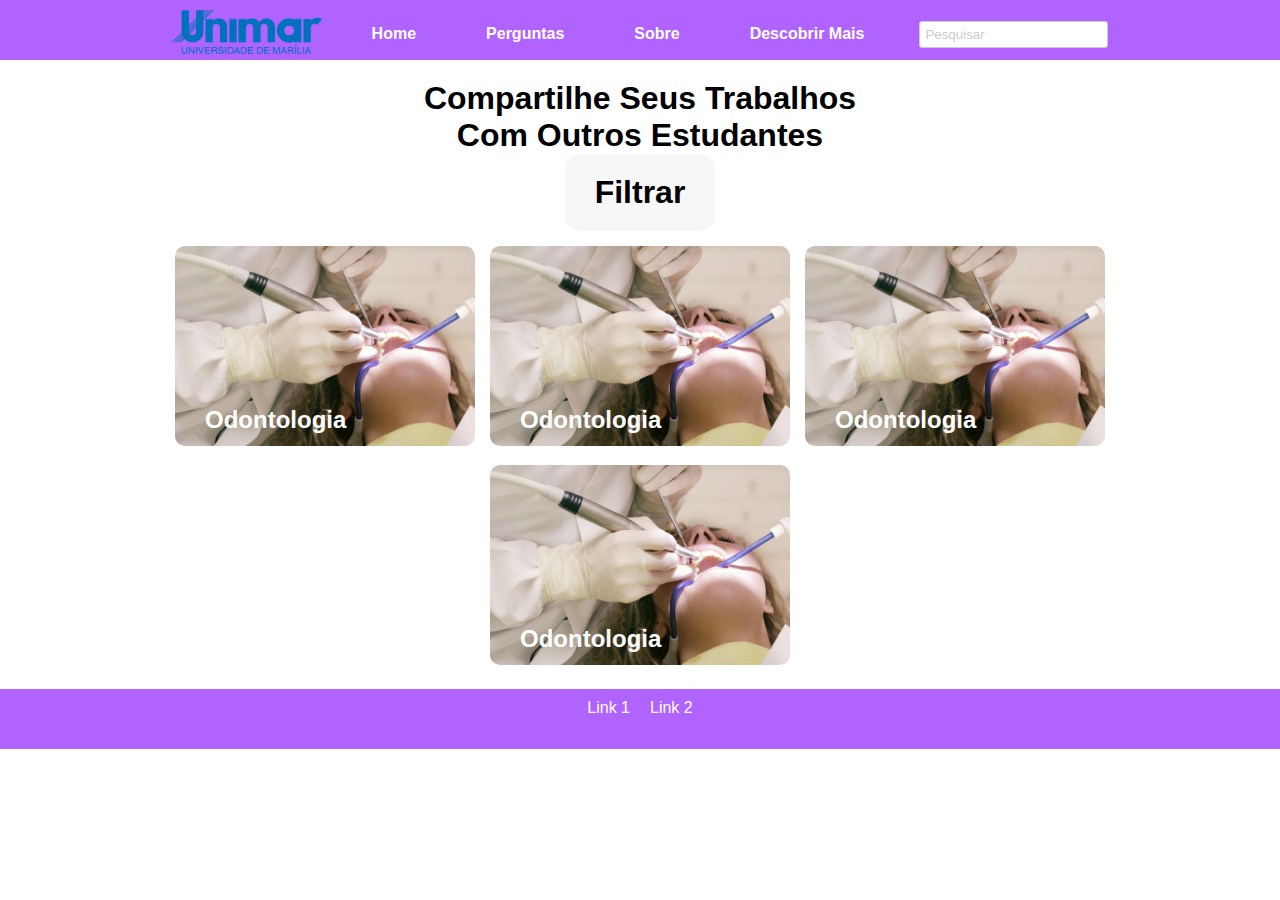
==== Bootcamp/index.html @ 8a060697 "Add files via upload" ====
<!DOCTYPE html>
<html lang="en">
<head>
    <meta charset="UTF-8">
    <meta name="viewport" content="width=device-width, initial-scale=1.0">
    <title>Bootcamp</title>
    <link rel="stylesheet" href="style.css">
</head>
<body>
    <!-- NAVEGAÇÃO SUPERIOR -->
    <nav>
        <ul class="navbar">
            <li><img src="img/unimar.png" alt="Logo" class="unimar"></li>
            <li class="navbr"><a href="#home">Home</a></li>
            <li class="navbr"><a href="#perguntas">Perguntas</a></li>
            <li class="navbr"><a href="#sobre">Sobre</a></li>
            <li class="navbr"><a href="#descobrir">Descobrir Mais</a></li>
            <li class="navbr">
                <form action="type" class="search-form">
                    <input type="text" placeholder="Pesquisar">
                </form>
            </li>
        </ul>
    </nav>

    <!-- CONTEÚDO PRINCIPAL -->
    <div class="content">
        <h1>Compartilhe Seus Trabalhos <br>Com Outros Estudantes</h1>
        <div class="row">
            <div class="filterbar">
                <h1>Filtrar</h1>
            </div>

            <div class="cursos">
                
                <!-- Repetir para outras imagens -->
                <a href="#curso">
                    <img class="curso" src="img/pexels-olly-3779713.jpg" alt="Odontologia">
                    <div class="titulocurso"><h2>Odontologia</h2></div>
                </a>
                <a href="#curso">
                    <img class="curso" src="img/pexels-olly-3779713.jpg" alt="Odontologia">
                    <div class="titulocurso"><h2>Odontologia</h2></div>
                </a>
                <a href="#curso">
                    <img class="curso" src="img/pexels-olly-3779713.jpg" alt="Odontologia">
                    <div class="titulocurso"><h2>Odontologia</h2></div>
                </a>
                <a href="#curso">
                    <img class="curso" src="img/pexels-olly-3779713.jpg" alt="Odontologia">
                    <div class="titulocurso"><h2>Odontologia</h2></div>
                </a>
                <!-- Mais itens aqui -->
            </div>
        </div>
    </div>

    <!-- RODAPÉ -->
    <nav class="rodape">
        <ul class="roda">
            <li><a href="#">Link 1</a></li>
            <li><a href="#">Link 2</a></li>
            <!-- Adicione mais links se necessário -->
        </ul>
    </nav>
</body>
</html>
---- Bootcamp/style.css ----
* {
    margin: 0;
    padding: 0;
    box-sizing: border-box;
}

body, html {
    font-family: Arial, sans-serif;
}

.unimar {
    width: 150px;
}

nav {
    background-color: rgb(177, 99, 255);
    padding: 10px 0;
    width: 100%;
    height: 60px;
}

ul.navbar {
    list-style-type: none;
    display: flex;
    justify-content: center;
    align-items: center;
    background-color: transparent;
    margin: 0;
    padding: 0;
}

ul.navbar li {
    margin: 0 15px;
}

.navbr {
    background-color: transparent;
}

ul.navbar li a {
    text-decoration: none;
    color: white;
    font-weight: bold;
    padding: 10px 20px;
    display: block;
    transition: background-color 0.3s;
}

ul.navbar li a:hover {
    background-color: rgba(255, 255, 255, 0.1);
}

.search-form {
    display: flex;
    align-items: center;
}

.search-form input[type="text"] {
    padding: 5px;
    margin-left: 5px;
    border: 1px solid #ccc;
    border-radius: 3px;
}

.search-form input[type="text"]::placeholder {
    color: #ccc;
}

.search-form input[type="text"]:focus {
    outline: none;
    border-color: rgba(255, 255, 255, 0.3);
}

.content {
    padding: 20px;
    display: flex;
    flex-direction: column;
    align-items: center;
    text-align: center;
}

.cursos {
    display: flex;
    flex-wrap: wrap;
    gap: 15px;
    justify-content: center;
}

.cursos a {
    text-decoration: none;
    color: inherit;
}

.curso {
    width: 300px;
    height: 200px;
    object-fit: cover;
    border-radius: 10px;
    transition: 0.3s;
}

.titulocurso {
    height: 180px;
    font-family: var(--font);
    margin-top: -300px;
    position: relative;
    text-align: left;
    font-weight: 600;
    color: #ffffff;
    transition: .3s;
    border-radius: 10px;
    font-size: 100%;
    padding: 20px 30px;
    line-height: 125%;
    transition: .3s;
    display: grid;
    align-content: flex-end;
    height: 300px;
    
    

}


.row {
    display: flex;
    justify-content: center; /* Alinha todos os itens ao centro horizontalmente */
    flex-wrap: wrap; /* Permite que os itens se movam para a linha seguinte se necessário */
    gap: 15px; /* Adiciona um espaço entre os itens */
}
.filterbar {
    min-height: auto;
    padding: 20px 30px;
    background: rgb(247, 247, 247);
    border-radius: 15px;
    margin: 0 auto; /* Centraliza o .filterbar horizontalmente */
    width: fit-content; /* Ajusta a largura do .filterbar ao seu conteúdo */
}

.rodape {
    background-color: rgb(177, 99, 255);
    padding: 10px 0;
    text-align: center;
    color: white;
}

.roda {
    list-style-type: none;
    padding: 0;
    margin: 0;
    display: flex;
    justify-content: center;
}

.roda li {
    margin: 0 10px;
}

.roda a {
    text-decoration: none;
    color: white;
}

.roda a:hover {
    text-decoration: underline;
}
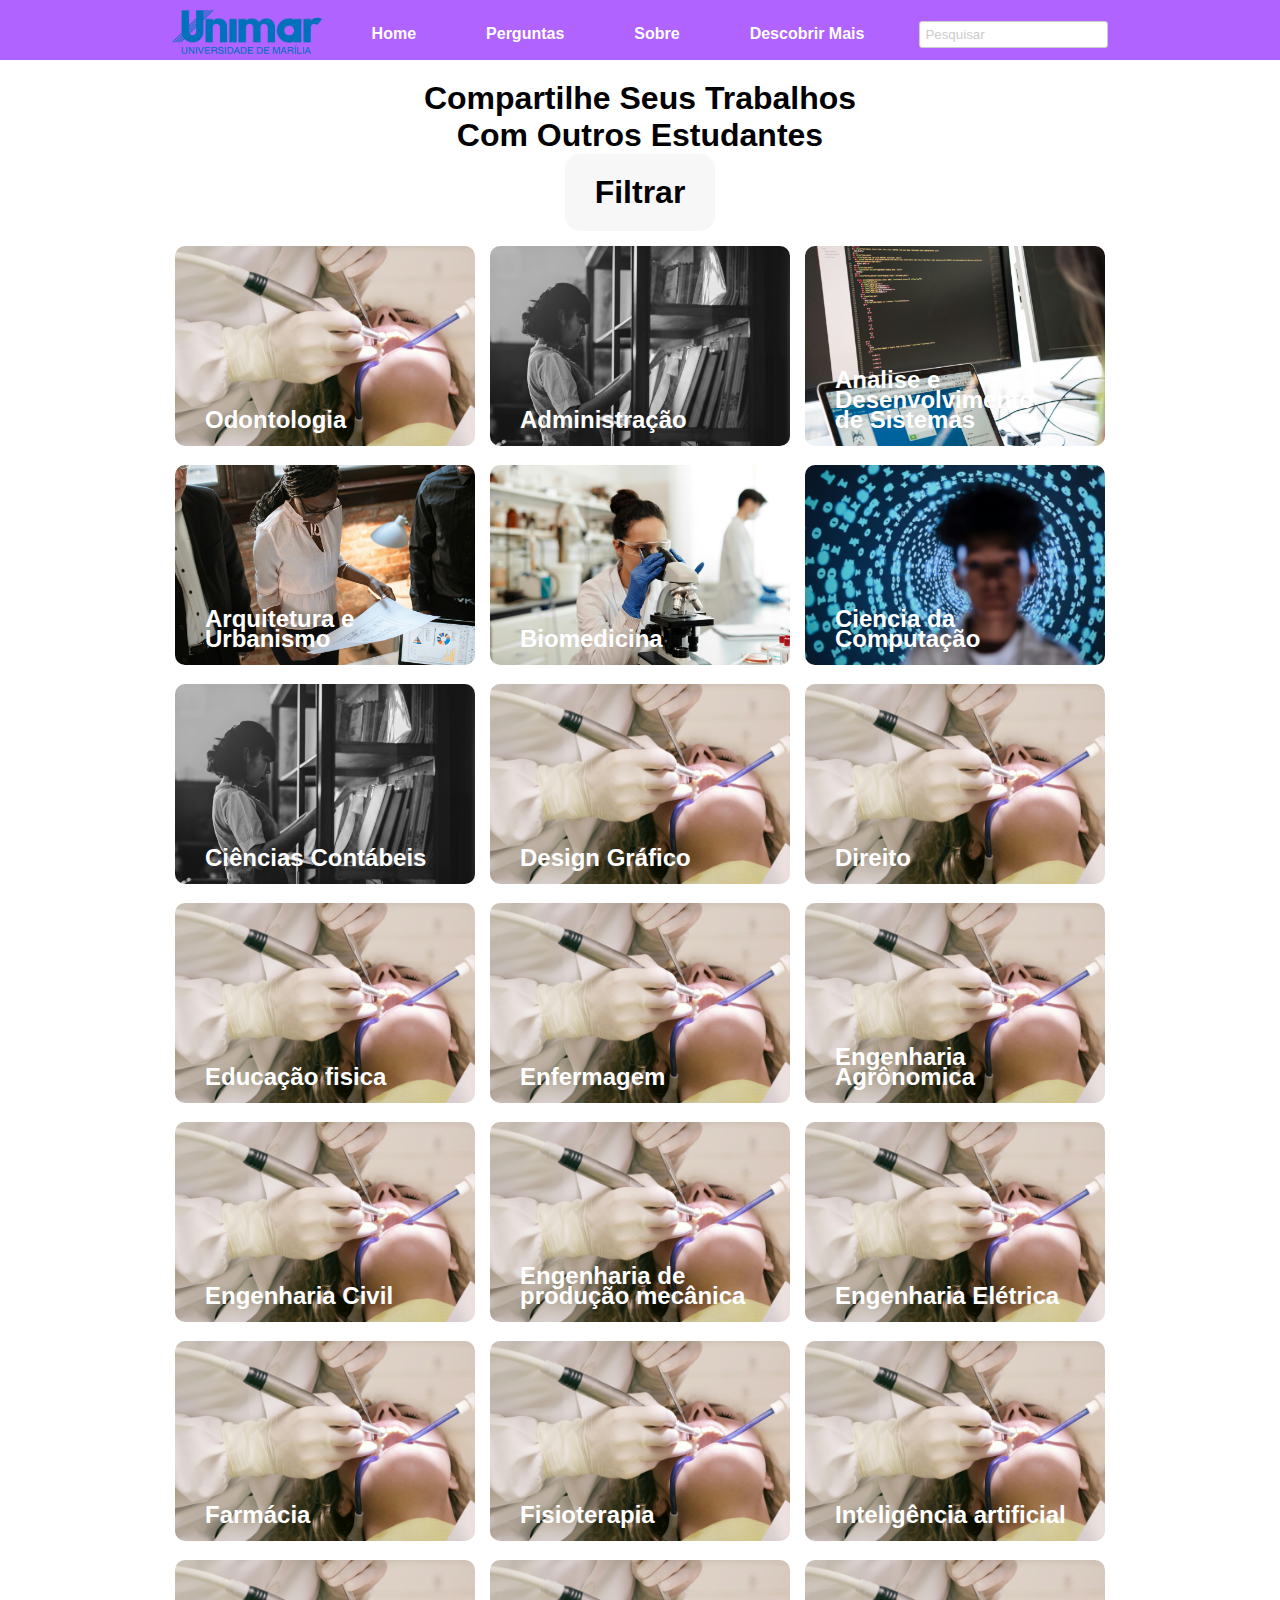
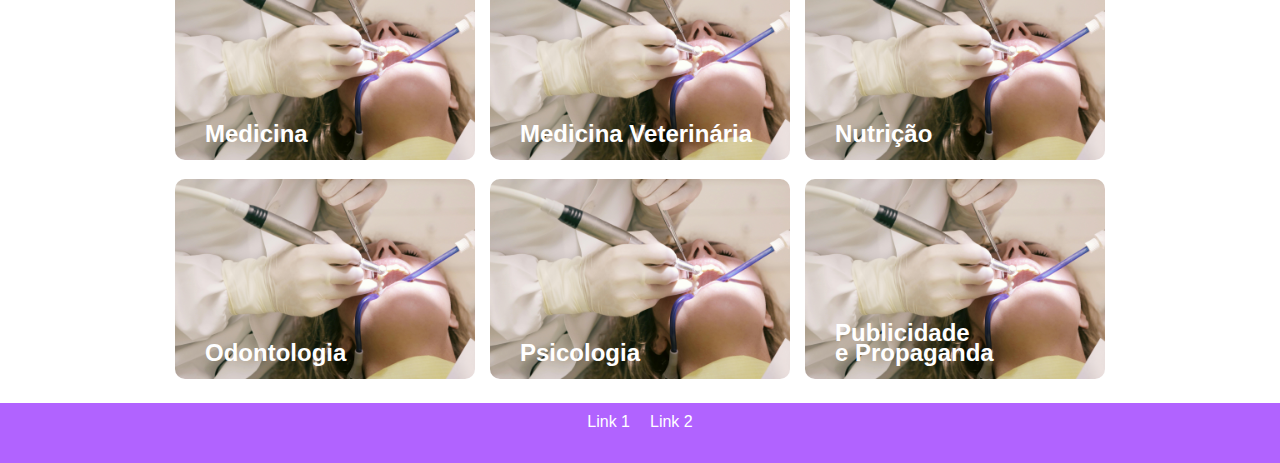
==== commit 319e6bd8: "Add files via upload" ====
--- a/Bootcamp/index.html
+++ b/Bootcamp/index.html
@@ -31,27 +31,113 @@
                 <h1>Filtrar</h1>
             </div>
 
+
+
             <div class="cursos">
-                
-                <!-- Repetir para outras imagens -->
                 <a href="#curso">
-                    <img class="curso" src="img/pexels-olly-3779713.jpg" alt="Odontologia">
+                    <img class="curso" src="img/odontologia.jpg">
                     <div class="titulocurso"><h2>Odontologia</h2></div>
                 </a>
                 <a href="#curso">
-                    <img class="curso" src="img/pexels-olly-3779713.jpg" alt="Odontologia">
+                    <img class="curso" src="img/Administração.jpg">
+                    <div class="titulocurso"><h2>Administração</h2></div>
+                </a>
+                <a href="#curso">
+                    <img class="curso" src="img/Desenvolvimento de sistemas.jpg">
+                    <div class="titulocurso"><h2>Analise e <br>Desenvolvimento <br>de Sistemas</h2></div>
+                </a>
+                <a href="#curso">
+                    <img class="curso" src="img/Arquitetura.jpg">
+                    <div class="titulocurso"><h2>Arquitetura e <br> Urbanismo</h2></div>
+                </a>
+                <a href="#curso">
+                    <img class="curso" src="img/Biomedicina.jpg">
+                    <div class="titulocurso"><h2>Biomedicina</h2></div>
+                </a>
+                <a href="#curso">
+                    <img class="curso" src="img/ciencia da computação.jpg">
+                    <div class="titulocurso"><h2>Ciencia da <br>Computação</h2></div>
+                </a>
+                <a href="#curso">
+                    <img class="curso" src="img/Administração.jpg">
+                    <div class="titulocurso"><h2>Ciências Contábeis</h2></div>
+                </a>
+                <a href="#curso">
+                    <img class="curso" src="img/pexels-olly-3779713.jpg">
+                    <div class="titulocurso"><h2>Design Gráfico</h2></div>
+                </a>
+                <a href="#curso">
+                    <img class="curso" src="img/pexels-olly-3779713.jpg">
+                    <div class="titulocurso"><h2>Direito</h2></div>
+                </a>
+                <a href="#curso">
+                    <img class="curso" src="img/pexels-olly-3779713.jpg">
+                    <div class="titulocurso"><h2>Educação fisica</h2></div>
+                </a>
+                <a href="#curso">
+                    <img class="curso" src="img/pexels-olly-3779713.jpg">
+                    <div class="titulocurso"><h2>Enfermagem</h2></div>
+                </a>
+                <a href="#curso">
+                    <img class="curso" src="img/pexels-olly-3779713.jpg">
+                    <div class="titulocurso"><h2>Engenharia <br> Agrônomica</h2></div>
+                </a>
+                <a href="#curso">
+                    <img class="curso" src="img/pexels-olly-3779713.jpg">
+                    <div class="titulocurso"><h2>Engenharia Civil</h2></div>
+                </a>
+                <a href="#curso">
+                    <img class="curso" src="img/pexels-olly-3779713.jpg">
+                    <div class="titulocurso"><h2>Engenharia de <br>produção mecânica</h2></div>
+                </a>
+                <a href="#curso">
+                    <img class="curso" src="img/pexels-olly-3779713.jpg">
+                    <div class="titulocurso"><h2>Engenharia Elétrica</h2></div>
+                </a>
+                <a href="#curso">
+                    <img class="curso" src="img/pexels-olly-3779713.jpg">
+                    <div class="titulocurso"><h2>Farmácia</h2></div>
+                </a>
+                <a href="#curso">
+                    <img class="curso" src="img/pexels-olly-3779713.jpg">
+                    <div class="titulocurso"><h2>Fisioterapia</h2></div>
+                </a>
+                <a href="#curso">
+                    <img class="curso" src="img/pexels-olly-3779713.jpg">
+                    <div class="titulocurso"><h2>Inteligência artificial</h2></div>
+                </a>
+                <a href="#curso">
+                    <img class="curso" src="img/pexels-olly-3779713.jpg">
+                    <div class="titulocurso"><h2>Medicina</h2></div>
+                </a>
+                <a href="#curso">
+                    <img class="curso" src="img/pexels-olly-3779713.jpg">
+                    <div class="titulocurso"><h2>Medicina Veterinária</h2></div>
+                </a>
+                <a href="#curso">
+                    <img class="curso" src="img/pexels-olly-3779713.jpg">
+                    <div class="titulocurso"><h2>Nutrição</h2></div>
+                </a>
+                <a href="#curso">
+                    <img class="curso" src="img/pexels-olly-3779713.jpg">
                     <div class="titulocurso"><h2>Odontologia</h2></div>
                 </a>
                 <a href="#curso">
-                    <img class="curso" src="img/pexels-olly-3779713.jpg" alt="Odontologia">
-                    <div class="titulocurso"><h2>Odontologia</h2></div>
+                    <img class="curso" src="img/pexels-olly-3779713.jpg">
+                    <div class="titulocurso"><h2>Psicologia</h2></div>
                 </a>
                 <a href="#curso">
-                    <img class="curso" src="img/pexels-olly-3779713.jpg" alt="Odontologia">
-                    <div class="titulocurso"><h2>Odontologia</h2></div>
+                    <img class="curso" src="img/pexels-olly-3779713.jpg">
+                    <div class="titulocurso"><h2>Publicidade <br>e Propaganda</h2></div>
                 </a>
+
+
                 <!-- Mais itens aqui -->
             </div>
+
+
+
+
         </div>
     </div>
 
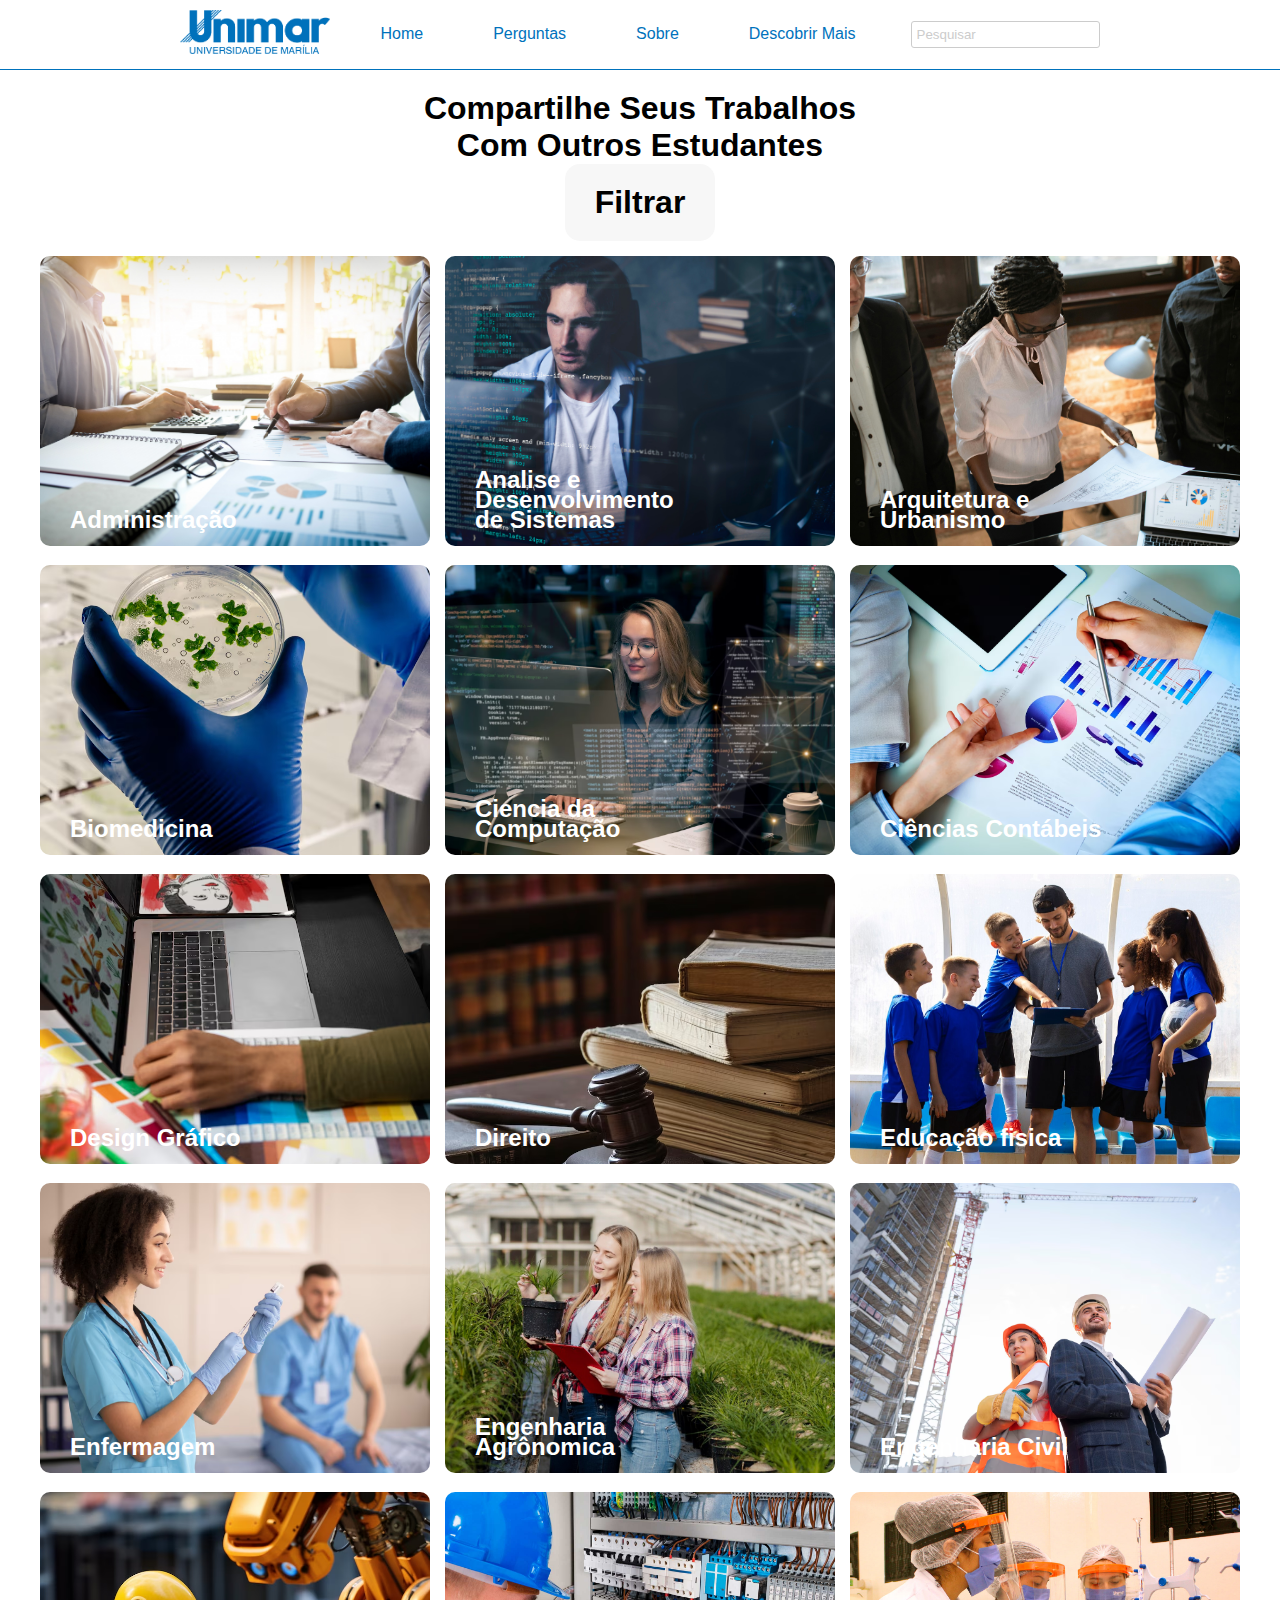
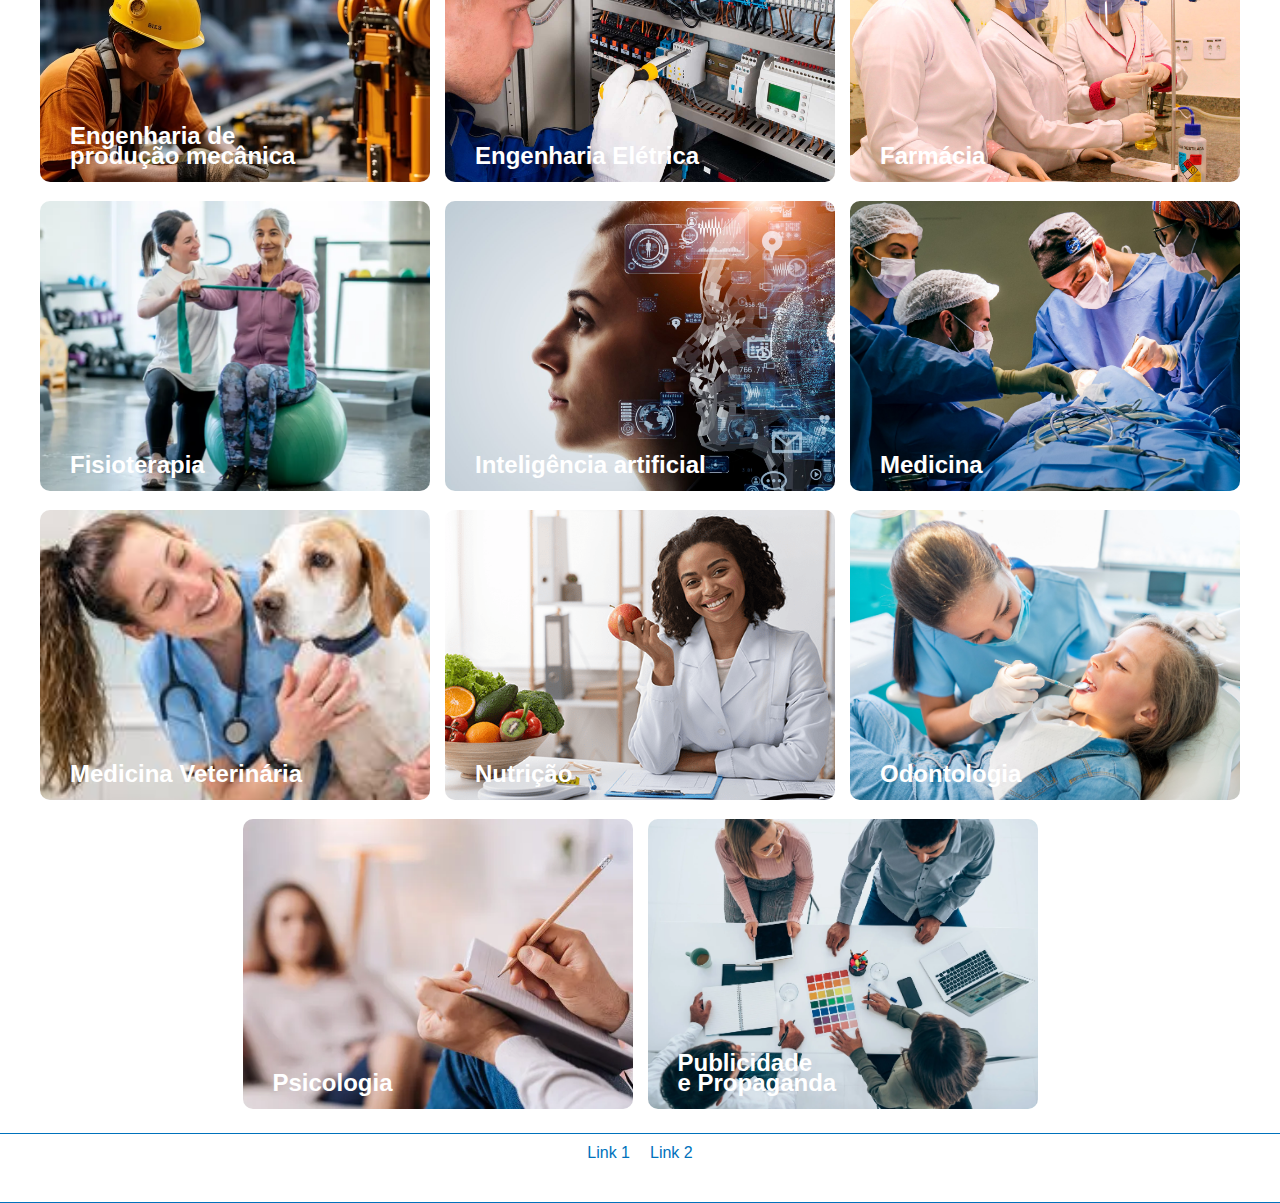
==== commit c29ca486: "Add files via upload" ====
--- a/Bootcamp/index.html
+++ b/Bootcamp/index.html
@@ -30,15 +30,8 @@
             <div class="filterbar">
                 <h1>Filtrar</h1>
             </div>
-
-
-
             <div class="cursos">
-                <a href="#curso">
-                    <img class="curso" src="img/odontologia.jpg">
-                    <div class="titulocurso"><h2>Odontologia</h2></div>
-                </a>
-                <a href="#curso">
+                <a href="administração.html">
                     <img class="curso" src="img/Administração.jpg">
                     <div class="titulocurso"><h2>Administração</h2></div>
                 </a>
@@ -51,7 +44,7 @@
                     <div class="titulocurso"><h2>Arquitetura e <br> Urbanismo</h2></div>
                 </a>
                 <a href="#curso">
-                    <img class="curso" src="img/Biomedicina.jpg">
+                    <img class="curso" src="img/biomedicina.png">
                     <div class="titulocurso"><h2>Biomedicina</h2></div>
                 </a>
                 <a href="#curso">
@@ -59,75 +52,75 @@
                     <div class="titulocurso"><h2>Ciencia da <br>Computação</h2></div>
                 </a>
                 <a href="#curso">
-                    <img class="curso" src="img/Administração.jpg">
+                    <img class="curso" src="img/ciencia contabeis.jpg">
                     <div class="titulocurso"><h2>Ciências Contábeis</h2></div>
                 </a>
                 <a href="#curso">
-                    <img class="curso" src="img/pexels-olly-3779713.jpg">
+                    <img class="curso" src="img/design grafico.jpg">
                     <div class="titulocurso"><h2>Design Gráfico</h2></div>
                 </a>
                 <a href="#curso">
-                    <img class="curso" src="img/pexels-olly-3779713.jpg">
+                    <img class="curso" src="img/Direito.jpg">
                     <div class="titulocurso"><h2>Direito</h2></div>
                 </a>
                 <a href="#curso">
-                    <img class="curso" src="img/pexels-olly-3779713.jpg">
+                    <img class="curso" src="img/Educação fisica.jpg">
                     <div class="titulocurso"><h2>Educação fisica</h2></div>
                 </a>
                 <a href="#curso">
-                    <img class="curso" src="img/pexels-olly-3779713.jpg">
+                    <img class="curso" src="img/Enfermagem.jpg">
                     <div class="titulocurso"><h2>Enfermagem</h2></div>
                 </a>
                 <a href="#curso">
-                    <img class="curso" src="img/pexels-olly-3779713.jpg">
+                    <img class="curso" src="img/Engenharia agronomica.jpg">
                     <div class="titulocurso"><h2>Engenharia <br> Agrônomica</h2></div>
                 </a>
                 <a href="#curso">
-                    <img class="curso" src="img/pexels-olly-3779713.jpg">
+                    <img class="curso" src="img/engenharia civil.jpg">
                     <div class="titulocurso"><h2>Engenharia Civil</h2></div>
                 </a>
                 <a href="#curso">
-                    <img class="curso" src="img/pexels-olly-3779713.jpg">
+                    <img class="curso" src="img/engenharia produção mecanica.jpg">
                     <div class="titulocurso"><h2>Engenharia de <br>produção mecânica</h2></div>
                 </a>
                 <a href="#curso">
-                    <img class="curso" src="img/pexels-olly-3779713.jpg">
+                    <img class="curso" src="img/Engenharia eletrica.jpg">
                     <div class="titulocurso"><h2>Engenharia Elétrica</h2></div>
                 </a>
                 <a href="#curso">
-                    <img class="curso" src="img/pexels-olly-3779713.jpg">
+                    <img class="curso" src="img/Farmacia.jpg">
                     <div class="titulocurso"><h2>Farmácia</h2></div>
                 </a>
                 <a href="#curso">
-                    <img class="curso" src="img/pexels-olly-3779713.jpg">
+                    <img class="curso" src="img/fisioterapia.jpg">
                     <div class="titulocurso"><h2>Fisioterapia</h2></div>
                 </a>
                 <a href="#curso">
-                    <img class="curso" src="img/pexels-olly-3779713.jpg">
+                    <img class="curso" src="img/inteligencia artificial.jpg">
                     <div class="titulocurso"><h2>Inteligência artificial</h2></div>
                 </a>
                 <a href="#curso">
-                    <img class="curso" src="img/pexels-olly-3779713.jpg">
+                    <img class="curso" src="img/Medicina.jpg">
                     <div class="titulocurso"><h2>Medicina</h2></div>
                 </a>
                 <a href="#curso">
-                    <img class="curso" src="img/pexels-olly-3779713.jpg">
+                    <img class="curso" src="img/Veterinaria.jpg">
                     <div class="titulocurso"><h2>Medicina Veterinária</h2></div>
                 </a>
                 <a href="#curso">
-                    <img class="curso" src="img/pexels-olly-3779713.jpg">
+                    <img class="curso" src="img/Nutricionista.jpg">
                     <div class="titulocurso"><h2>Nutrição</h2></div>
                 </a>
                 <a href="#curso">
-                    <img class="curso" src="img/pexels-olly-3779713.jpg">
+                    <img class="curso" src="img/odontologia.jpg">
                     <div class="titulocurso"><h2>Odontologia</h2></div>
                 </a>
                 <a href="#curso">
-                    <img class="curso" src="img/pexels-olly-3779713.jpg">
+                    <img class="curso" src="img/Psicologia.jpg">
                     <div class="titulocurso"><h2>Psicologia</h2></div>
                 </a>
                 <a href="#curso">
-                    <img class="curso" src="img/pexels-olly-3779713.jpg">
+                    <img class="curso" src="img/Publicidade.jpg">
                     <div class="titulocurso"><h2>Publicidade <br>e Propaganda</h2></div>
                 </a>
 
--- a/Bootcamp/style.css
+++ b/Bootcamp/style.css
@@ -13,10 +13,11 @@
 }
 
 nav {
-    background-color: rgb(177, 99, 255);
+    background-color: rgb(255, 255, 255);
     padding: 10px 0;
     width: 100%;
-    height: 60px;
+    height: 70px;
+    border-bottom: 1px solid #0072BC;
 }
 
 ul.navbar {
@@ -39,8 +40,8 @@
 
 ul.navbar li a {
     text-decoration: none;
-    color: white;
-    font-weight: bold;
+    color: #0072BC;
+    font-weight: 300;
     padding: 10px 20px;
     display: block;
     transition: background-color 0.3s;
@@ -92,11 +93,27 @@
 }
 
 .curso {
-    width: 300px;
-    height: 200px;
+    position: relative;
+    width: 390px;
+    height: 290px;
     object-fit: cover;
     border-radius: 10px;
+    overflow: hidden; /* Para garantir que o degradê não saia dos limites da imagem */
     transition: 0.3s;
+}
+.curso::before {
+    content: "";
+    position: absolute;
+    top: 0;
+    left: 0;
+    width: 100%;
+    height: 100%;
+    background: linear-gradient(to bottom, rgba(0, 0, 0, 0.7), rgba(0, 0, 0, 0));
+    transition: background 0.3s ease;
+    z-index: 1;
+}
+.cursos a:hover .curso::before {
+    background: linear-gradient(to bottom, rgba(255, 0, 0, 0.5), rgba(0, 0, 255, 0.5)); /* Altere para as cores desejadas */
 }
 
 .titulocurso {
@@ -138,10 +155,12 @@
 }
 
 .rodape {
-    background-color: rgb(177, 99, 255);
+    border-top:1px solid #0072BC;
+    background-color: #ffffff;
     padding: 10px 0;
     text-align: center;
     color: white;
+
 }
 
 .roda {
@@ -158,7 +177,7 @@
 
 .roda a {
     text-decoration: none;
-    color: white;
+    color: #0072BC;
 }
 
 .roda a:hover {
